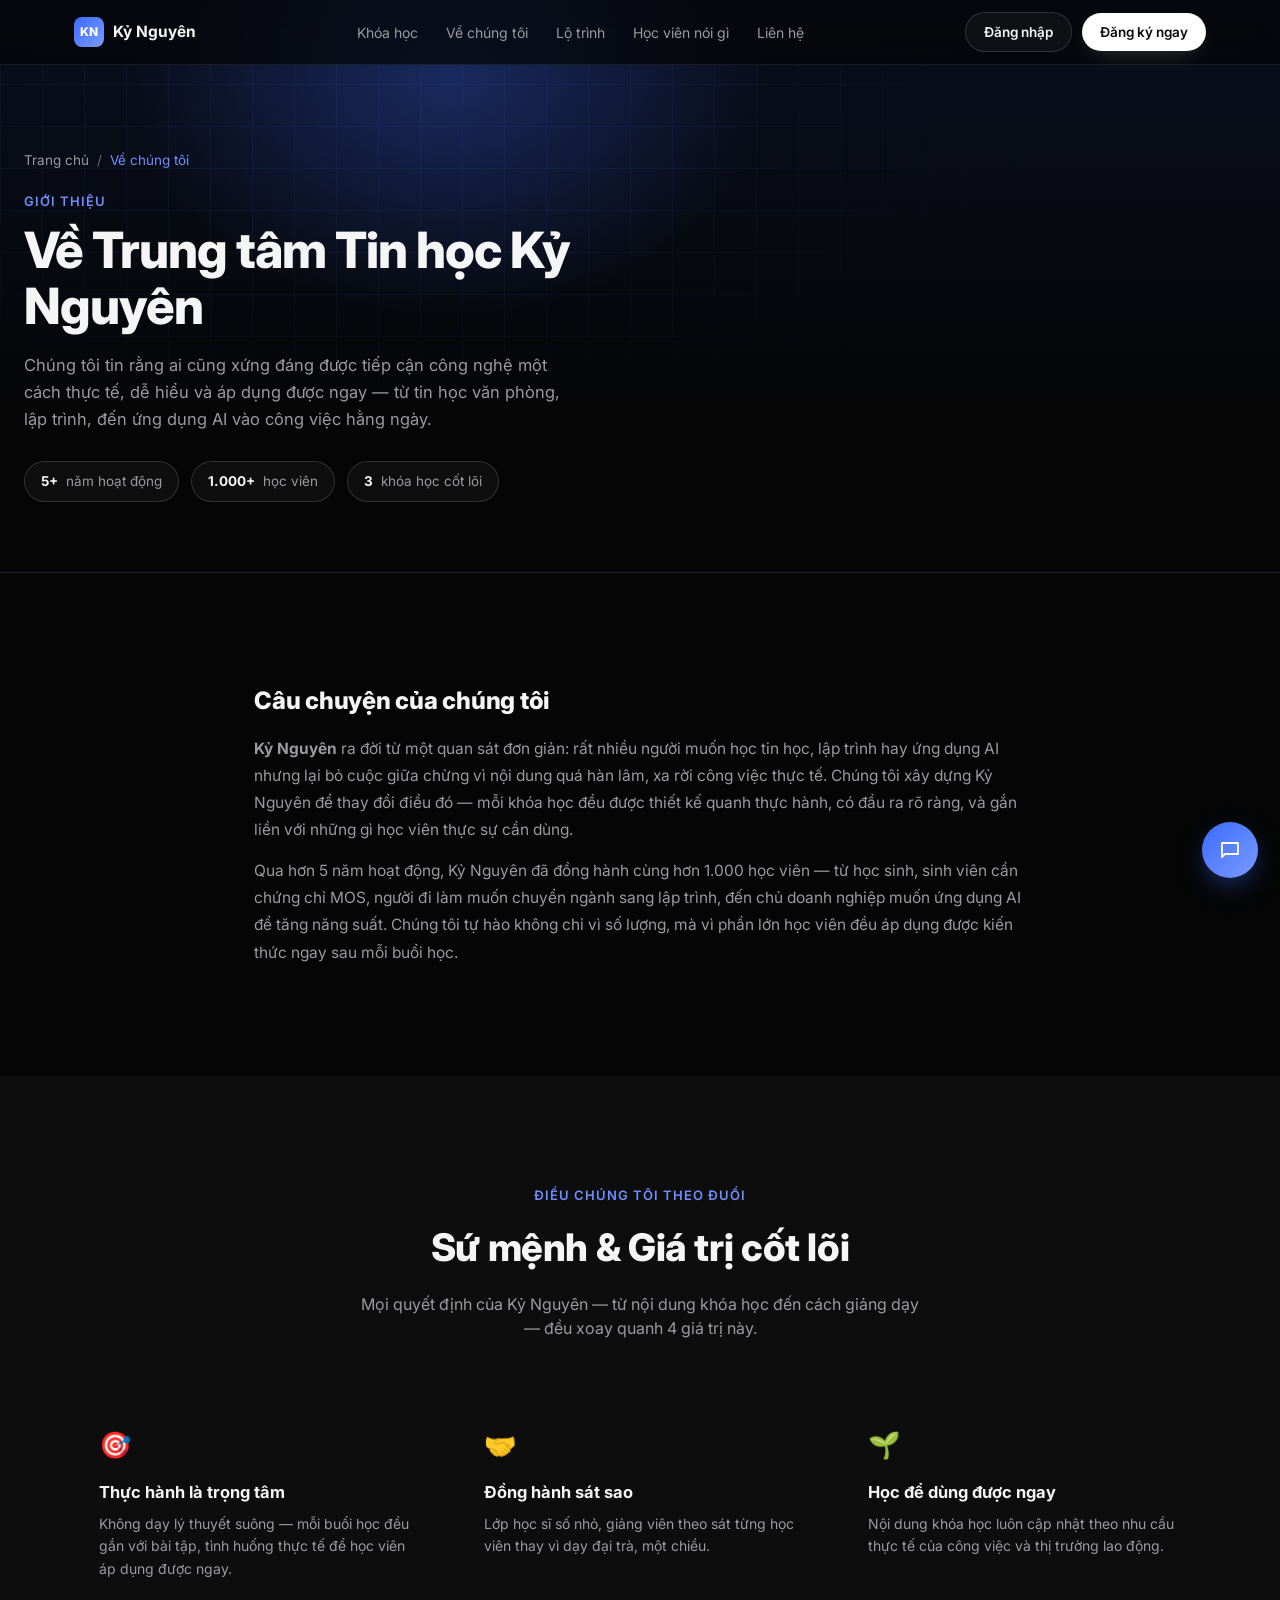
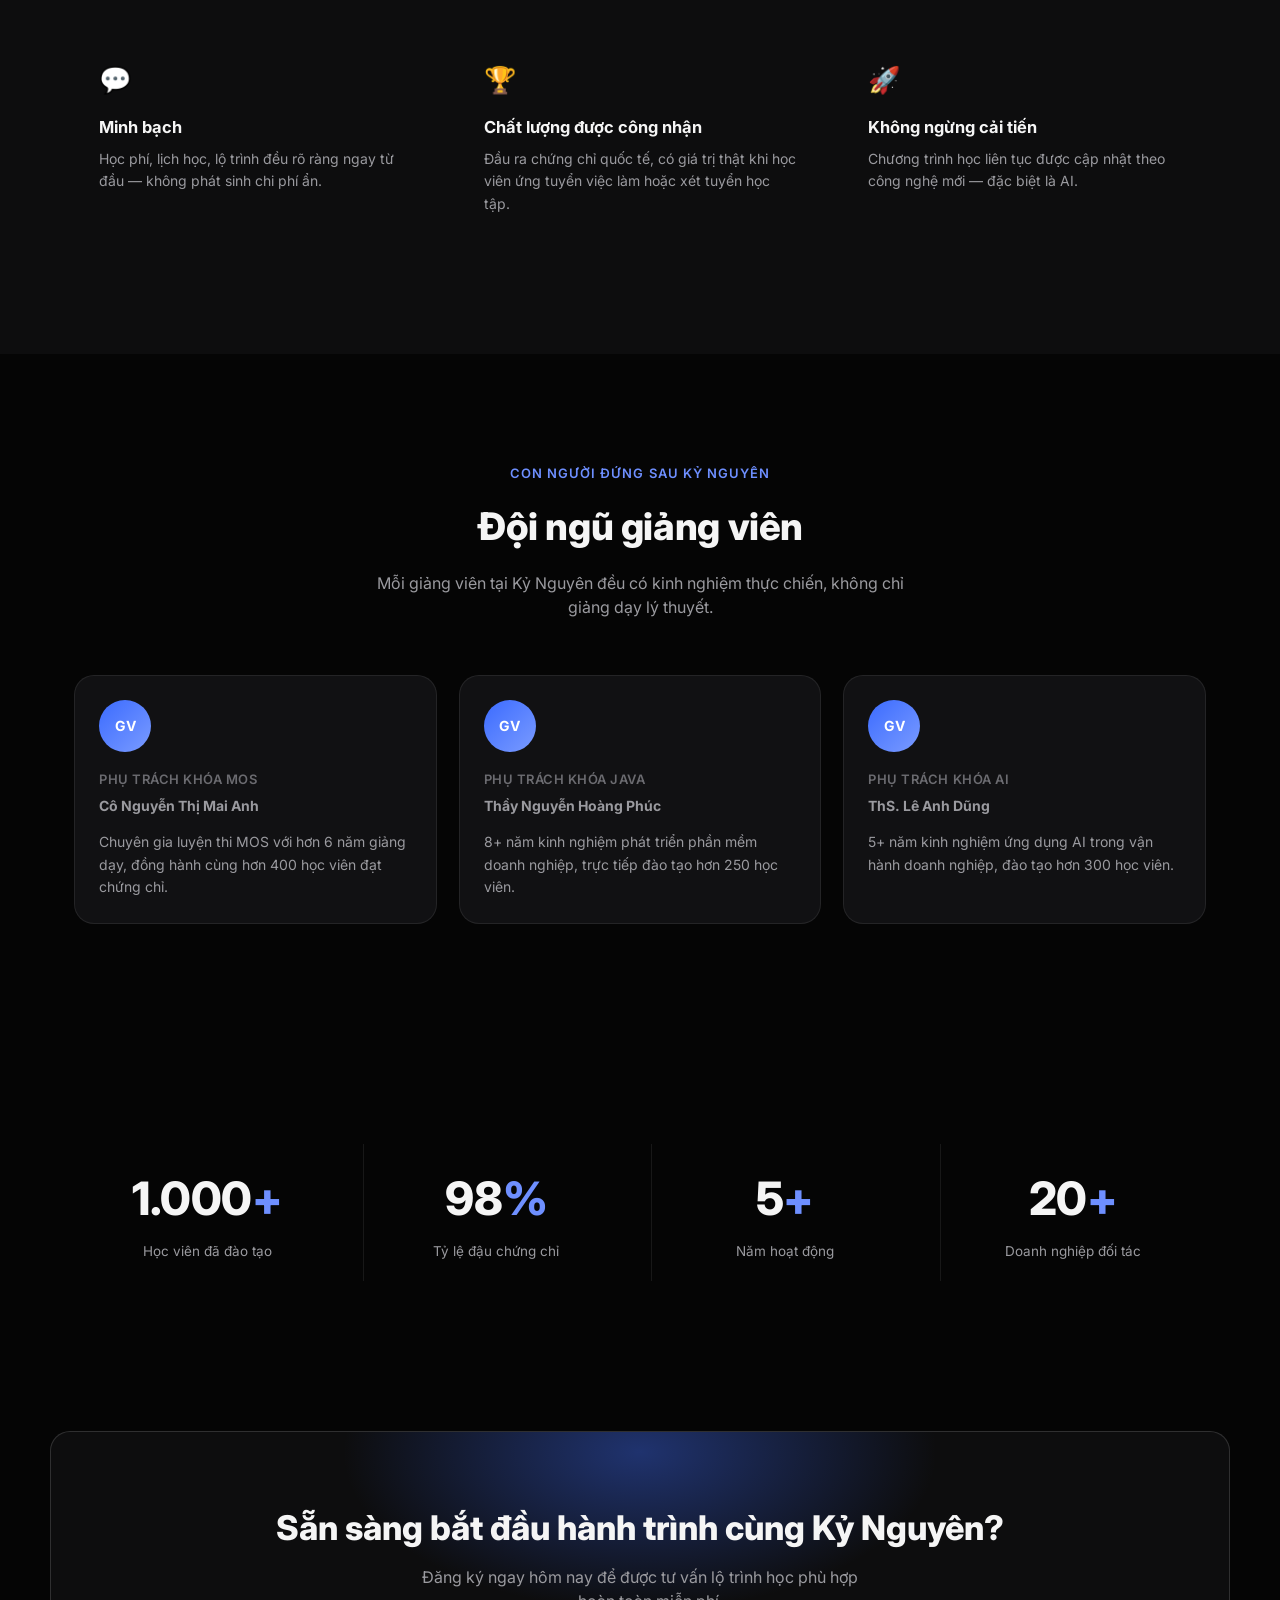
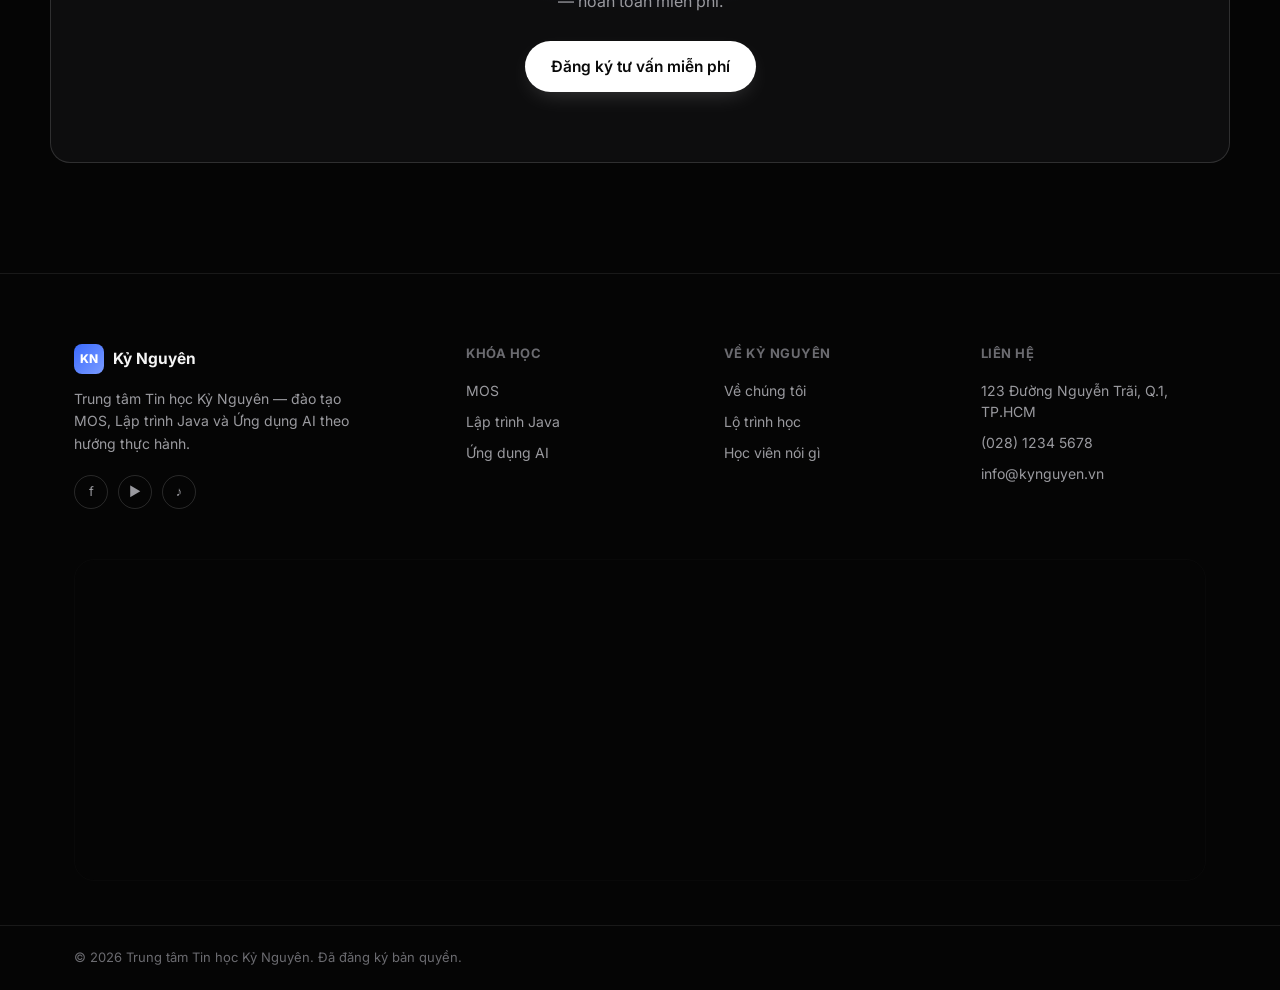
==== about.html @ 388b1a9a "Them trang Ve Chung Toi + tach CLAUDE.md thanh PRD.md/DESIGN.md Doi chieu tieu chi cham diem bai thi" ====
<!DOCTYPE html>
<html lang="vi">
<head>
<meta charset="UTF-8">
<meta name="viewport" content="width=device-width, initial-scale=1.0">
<title>Về Chúng Tôi — Kỷ Nguyên</title>
<meta name="description" content="Tìm hiểu về Trung tâm Tin học Kỷ Nguyên — sứ mệnh, giá trị cốt lõi và đội ngũ giảng viên đứng sau các khóa học MOS, Lập trình Java và Ứng dụng AI.">
<link rel="icon" type="image/svg+xml" href="assets/images/favicon.svg">

<meta property="og:type" content="website">
<meta property="og:title" content="Về Chúng Tôi — Kỷ Nguyên">
<meta property="og:description" content="Sứ mệnh, giá trị cốt lõi và đội ngũ giảng viên của Trung tâm Tin học Kỷ Nguyên.">
<meta property="og:image" content="assets/images/course-ai-banner.jpg">
<meta name="twitter:card" content="summary_large_image">

<link rel="preconnect" href="https://fonts.googleapis.com">
<link rel="preconnect" href="https://fonts.gstatic.com" crossorigin>
<link href="https://fonts.googleapis.com/css2?family=Inter:wght@400;500;600;700;800&display=swap" rel="stylesheet">
<link rel="stylesheet" href="css/style.css">
</head>
<body>

<header class="nav" id="nav">
  <div class="container nav__inner">
    <a href="index.html" class="nav__logo">
      <span class="nav__logo-mark">KN</span>
      <span class="nav__logo-text">Kỷ Nguyên</span>
    </a>

    <nav class="nav__links" id="navLinks">
      <a href="index.html#courses">Khóa học</a>
      <a href="about.html">Về chúng tôi</a>
      <a href="index.html#roadmap">Lộ trình</a>
      <a href="index.html#testimonials">Học viên nói gì</a>
      <a href="index.html#contact">Liên hệ</a>
    </nav>

    <div class="nav__actions">
      <a href="index.html#contact" class="btn btn--ghost btn--sm">Đăng nhập</a>
      <a href="index.html#contact" class="btn btn--primary btn--sm js-open-register">Đăng ký ngay</a>
    </div>

    <button class="nav__burger" id="navBurger" aria-label="Mở menu">
      <span></span><span></span><span></span>
    </button>
  </div>
</header>

<main>

  <!-- BANNER -->
  <section class="course-banner">
    <div class="course-banner__grid" aria-hidden="true"></div>
    <div class="course-banner__glow" aria-hidden="true"></div>

    <div class="container course-banner__inner">
      <nav class="breadcrumb" aria-label="Breadcrumb">
        <a href="index.html">Trang chủ</a>
        <span>/</span>
        <span class="breadcrumb__current">Về chúng tôi</span>
      </nav>

      <p class="eyebrow eyebrow--left">Giới thiệu</p>
      <h1 class="course-banner__title">Về Trung tâm Tin học Kỷ Nguyên</h1>
      <p class="course-banner__subtitle">
        Chúng tôi tin rằng ai cũng xứng đáng được tiếp cận công nghệ một cách thực tế, dễ hiểu
        và áp dụng được ngay — từ tin học văn phòng, lập trình, đến ứng dụng AI vào công việc hằng ngày.
      </p>

      <div class="course-banner__meta">
        <span class="meta-pill"><strong>5+</strong> năm hoạt động</span>
        <span class="meta-pill"><strong>1.000+</strong> học viên</span>
        <span class="meta-pill"><strong>3</strong> khóa học cốt lõi</span>
      </div>
    </div>
  </section>

  <!-- CÂU CHUYỆN -->
  <section class="section">
    <div class="container course-layout" style="grid-template-columns:1fr; max-width:820px;">
      <article class="course-block">
        <h2>Câu chuyện của chúng tôi</h2>
        <p>
          <strong>Kỷ Nguyên</strong> ra đời từ một quan sát đơn giản: rất nhiều người muốn học tin học,
          lập trình hay ứng dụng AI nhưng lại bỏ cuộc giữa chừng vì nội dung quá hàn lâm, xa rời công
          việc thực tế. Chúng tôi xây dựng Kỷ Nguyên để thay đổi điều đó — mỗi khóa học đều được thiết
          kế quanh thực hành, có đầu ra rõ ràng, và gắn liền với những gì học viên thực sự cần dùng.
        </p>
        <p>
          Qua hơn 5 năm hoạt động, Kỷ Nguyên đã đồng hành cùng hơn 1.000 học viên — từ học sinh, sinh
          viên cần chứng chỉ MOS, người đi làm muốn chuyển ngành sang lập trình, đến chủ doanh nghiệp
          muốn ứng dụng AI để tăng năng suất. Chúng tôi tự hào không chỉ vì số lượng, mà vì phần lớn
          học viên đều áp dụng được kiến thức ngay sau mỗi buổi học.
        </p>
      </article>
    </div>
  </section>

  <!-- SỨ MỆNH & GIÁ TRỊ -->
  <section class="section section--alt">
    <div class="container">
      <p class="eyebrow">Điều chúng tôi theo đuổi</p>
      <h2 class="section__title">Sứ mệnh &amp; Giá trị cốt lõi</h2>
      <p class="section__desc">Mọi quyết định của Kỷ Nguyên — từ nội dung khóa học đến cách giảng dạy — đều xoay quanh 4 giá trị này.</p>

      <div class="grid grid--3 feature-grid">
        <div class="feature">
          <div class="feature__icon">🎯</div>
          <h3>Thực hành là trọng tâm</h3>
          <p>Không dạy lý thuyết suông — mỗi buổi học đều gắn với bài tập, tình huống thực tế để học viên áp dụng được ngay.</p>
        </div>
        <div class="feature">
          <div class="feature__icon">🤝</div>
          <h3>Đồng hành sát sao</h3>
          <p>Lớp học sĩ số nhỏ, giảng viên theo sát từng học viên thay vì dạy đại trà, một chiều.</p>
        </div>
        <div class="feature">
          <div class="feature__icon">🌱</div>
          <h3>Học để dùng được ngay</h3>
          <p>Nội dung khóa học luôn cập nhật theo nhu cầu thực tế của công việc và thị trường lao động.</p>
        </div>
        <div class="feature">
          <div class="feature__icon">💬</div>
          <h3>Minh bạch</h3>
          <p>Học phí, lịch học, lộ trình đều rõ ràng ngay từ đầu — không phát sinh chi phí ẩn.</p>
        </div>
        <div class="feature">
          <div class="feature__icon">🏆</div>
          <h3>Chất lượng được công nhận</h3>
          <p>Đầu ra chứng chỉ quốc tế, có giá trị thật khi học viên ứng tuyển việc làm hoặc xét tuyển học tập.</p>
        </div>
        <div class="feature">
          <div class="feature__icon">🚀</div>
          <h3>Không ngừng cải tiến</h3>
          <p>Chương trình học liên tục được cập nhật theo công nghệ mới — đặc biệt là AI.</p>
        </div>
      </div>
    </div>
  </section>

  <!-- ĐỘI NGŨ GIẢNG VIÊN -->
  <section class="section">
    <div class="container">
      <p class="eyebrow">Con người đứng sau Kỷ Nguyên</p>
      <h2 class="section__title">Đội ngũ giảng viên</h2>
      <p class="section__desc">Mỗi giảng viên tại Kỷ Nguyên đều có kinh nghiệm thực chiến, không chỉ giảng dạy lý thuyết.</p>

      <div class="grid grid--3" style="margin-top:56px; gap:22px;">
        <article class="course-block instructor-card" style="flex-direction:column; align-items:flex-start; text-align:left;">
          <div class="instructor-card__avatar">GV</div>
          <div>
            <h3>Phụ trách khóa MOS</h3>
            <p class="instructor-card__name">Cô Nguyễn Thị Mai Anh</p>
            <p>Chuyên gia luyện thi MOS với hơn 6 năm giảng dạy, đồng hành cùng hơn 400 học viên đạt chứng chỉ.</p>
          </div>
        </article>
        <article class="course-block instructor-card" style="flex-direction:column; align-items:flex-start; text-align:left;">
          <div class="instructor-card__avatar">GV</div>
          <div>
            <h3>Phụ trách khóa Java</h3>
            <p class="instructor-card__name">Thầy Nguyễn Hoàng Phúc</p>
            <p>8+ năm kinh nghiệm phát triển phần mềm doanh nghiệp, trực tiếp đào tạo hơn 250 học viên.</p>
          </div>
        </article>
        <article class="course-block instructor-card" style="flex-direction:column; align-items:flex-start; text-align:left;">
          <div class="instructor-card__avatar">GV</div>
          <div>
            <h3>Phụ trách khóa AI</h3>
            <p class="instructor-card__name">ThS. Lê Anh Dũng</p>
            <p>5+ năm kinh nghiệm ứng dụng AI trong vận hành doanh nghiệp, đào tạo hơn 300 học viên.</p>
          </div>
        </article>
      </div>
    </div>
  </section>

  <!-- THÀNH TỰU -->
  <section class="section stats">
    <div class="container">
      <div class="grid grid--4 stats-grid">
        <div class="stat">
          <span class="stat__num">1.000<span class="text-accent">+</span></span>
          <span class="stat__label">Học viên đã đào tạo</span>
        </div>
        <div class="stat">
          <span class="stat__num">98<span class="text-accent">%</span></span>
          <span class="stat__label">Tỷ lệ đậu chứng chỉ</span>
        </div>
        <div class="stat">
          <span class="stat__num">5<span class="text-accent">+</span></span>
          <span class="stat__label">Năm hoạt động</span>
        </div>
        <div class="stat">
          <span class="stat__num">20<span class="text-accent">+</span></span>
          <span class="stat__label">Doanh nghiệp đối tác</span>
        </div>
      </div>
    </div>
  </section>

  <!-- CTA -->
  <section class="section cta">
    <div class="container cta__inner">
      <div class="cta__glow" aria-hidden="true"></div>
      <h2>Sẵn sàng bắt đầu hành trình cùng Kỷ Nguyên?</h2>
      <p>Đăng ký ngay hôm nay để được tư vấn lộ trình học phù hợp — hoàn toàn miễn phí.</p>
      <a href="index.html#contact" class="btn btn--primary btn--lg js-open-register">Đăng ký tư vấn miễn phí</a>
    </div>
  </section>

</main>

<!-- FOOTER -->
<footer class="footer">
  <div class="container footer__inner">
    <div class="footer__brand">
      <a href="index.html" class="nav__logo">
        <span class="nav__logo-mark">KN</span>
        <span class="nav__logo-text">Kỷ Nguyên</span>
      </a>
      <p>Trung tâm Tin học Kỷ Nguyên — đào tạo MOS, Lập trình Java và Ứng dụng AI theo hướng thực hành.</p>
      <div class="footer__social">
        <a href="#" aria-label="Facebook">f</a>
        <a href="#" aria-label="YouTube">▶</a>
        <a href="#" aria-label="TikTok">♪</a>
      </div>
    </div>

    <div class="footer__col">
      <h4>Khóa học</h4>
      <a href="mos-ai.html">MOS</a>
      <a href="java.html">Lập trình Java</a>
      <a href="course-ai.html">Ứng dụng AI</a>
    </div>

    <div class="footer__col">
      <h4>Về Kỷ Nguyên</h4>
      <a href="about.html">Về chúng tôi</a>
      <a href="index.html#roadmap">Lộ trình học</a>
      <a href="index.html#testimonials">Học viên nói gì</a>
    </div>

    <div class="footer__col">
      <h4>Liên hệ</h4>
      <p>123 Đường Nguyễn Trãi, Q.1, TP.HCM</p>
      <p>(028) 1234 5678</p>
      <p>info@kynguyen.vn</p>
    </div>
  </div>

  <div class="container">
    <div class="footer__map">
      <iframe src="https://www.google.com/maps/embed?pb=!1m16!1m12!1m3!1d62709.926862360386!2d106.58858170107588!3d10.782914794125968!2m3!1f0!2f0!3f0!3m2!1i1024!2i768!4f13.1!2m1!1zMTIzIMSQxrDhu51uZyBOZ3V54buFbiBUcsOjaSwgUS4xLCBUUC5IQ00!5e0!3m2!1svi!2s!4v1792310811880!5m2!1svi!2s" width="100%" height="320" style="border:0;" allowfullscreen="" loading="lazy" referrerpolicy="strict-origin-when-cross-origin" title="Bản đồ vị trí Trung tâm Tin học Kỷ Nguyên"></iframe>
    </div>
  </div>

  <div class="footer__bottom">
    <div class="container footer__bottom-inner">
      <span>© 2026 Trung tâm Tin học Kỷ Nguyên. Đã đăng ký bản quyền.</span>
    </div>
  </div>
</footer>

<!-- REGISTER / CONSULTATION MODAL -->
<div class="modal-overlay" id="registerModal" aria-hidden="true">
  <div class="modal" role="dialog" aria-modal="true" aria-labelledby="registerModalTitle">
    <button type="button" class="modal__close" id="modalClose" aria-label="Đóng">&times;</button>

    <div class="modal__body" id="modalFormView">
      <h3 id="registerModalTitle">Đăng ký tư vấn miễn phí</h3>
      <p class="modal__sub">Để lại thông tin, Kỷ Nguyên sẽ liên hệ tư vấn lộ trình học phù hợp cho bạn.</p>
      <p class="modal__general-error" id="modalGeneralError" hidden></p>

      <form id="registerForm" novalidate>
        <div class="field">
          <label for="regName">Họ và tên</label>
          <input type="text" id="regName" name="name" placeholder="Nguyễn Văn A" autocomplete="name">
          <span class="field__error" id="errName"></span>
        </div>
        <div class="field">
          <label for="regPhone">Số điện thoại</label>
          <input type="tel" id="regPhone" name="phone" placeholder="09xxxxxxxx" autocomplete="tel">
          <span class="field__error" id="errPhone"></span>
        </div>
        <div class="field">
          <label for="regEmail">Email</label>
          <input type="email" id="regEmail" name="email" placeholder="ban@email.com" autocomplete="email">
          <span class="field__error" id="errEmail"></span>
        </div>
        <div class="field">
          <label for="regMessage">Nội dung cần tư vấn</label>
          <textarea id="regMessage" name="message" rows="3" placeholder="Bạn muốn tư vấn về khóa học nào? (không bắt buộc)"></textarea>
        </div>
        <button type="submit" class="btn btn--primary btn--lg modal__submit" id="modalSubmitBtn">Gửi yêu cầu</button>
      </form>
    </div>

    <div class="modal__success" id="modalSuccessView" hidden>
      <div class="modal__success-icon">✓</div>
      <h3>Cảm ơn bạn!</h3>
      <p>Thông tin của bạn đã được ghi nhận.</p>
      <button type="button" class="btn btn--ghost btn--lg" id="modalSuccessClose">Đóng</button>
    </div>
  </div>
</div>

<!-- CHATBOT WIDGET -->
<div class="chatbot" id="chatbot">
  <button type="button" class="chatbot__toggle" id="chatbotToggle" aria-label="Mở trợ lý">
    <svg class="icon-chat" viewBox="0 0 24 24" fill="none"><path d="M4 5h16v11H7l-3 3V5Z" stroke="currentColor" stroke-width="1.8" stroke-linejoin="round"/></svg>
    <svg class="icon-close" viewBox="0 0 24 24" fill="none"><path d="M6 6l12 12M18 6 6 18" stroke="currentColor" stroke-width="1.8" stroke-linecap="round"/></svg>
  </button>

  <div class="chatbot__panel" role="dialog" aria-label="Trợ lý Kỷ Nguyên">
    <div class="chatbot__header">
      <span>Trợ lý Kỷ Nguyên</span>
      <button type="button" class="chatbot__icon-btn" id="chatbotCloseBtn" aria-label="Đóng">✕</button>
    </div>

    <div class="chatbot__chat" id="chatbotChatView">
      <div class="chatbot__messages" id="chatbotMessages"></div>
      <div class="chatbot__composer">
        <textarea id="chatbotInput" rows="1" placeholder="Nhập câu hỏi của bạn..."></textarea>
        <button type="button" class="chatbot__send" id="chatbotSend" aria-label="Gửi">
          <svg viewBox="0 0 24 24" fill="none" width="16" height="16"><path d="M4 12 20 4l-7 16-2.5-7L4 12Z" stroke="currentColor" stroke-width="1.6" stroke-linejoin="round"/></svg>
        </button>
      </div>
    </div>
  </div>
</div>

<script src="js/supabase-config.js"></script>
<script src="js/main.js"></script>
<script src="js/dynamic-content.js"></script>
<script src="js/chatbot.js"></script>
</body>
</html>
---- css/style.css ----
/* ===== Reset & base ===== */
*, *::before, *::after { box-sizing: border-box; margin: 0; padding: 0; }

:root {
  --bg: #050505;
  --bg-elevated: #0d0d0e;
  --bg-card: #111113;
  --border: rgba(255,255,255,0.08);
  --border-strong: rgba(255,255,255,0.14);
  --text: #f5f5f5;
  --text-muted: #9a9a9f;
  --text-faint: #6b6b70;
  --accent: #3b6bff;
  --accent-light: #6e8fff;
  --accent-dim: rgba(59,107,255,0.14);
  --radius-lg: 20px;
  --radius-md: 14px;
  --radius-sm: 10px;
  --container: 1180px;
  --ease: cubic-bezier(.16,1,.3,1);
}

html { scroll-behavior: smooth; }

html, body { overflow-x: hidden; }

body {
  background: var(--bg);
  color: var(--text);
  font-family: 'Inter', -apple-system, BlinkMacSystemFont, 'Segoe UI', sans-serif;
  font-size: 16px;
  line-height: 1.5;
  -webkit-font-smoothing: antialiased;
}

img { max-width: 100%; display: block; }
ul, ol { list-style: none; }
a { color: inherit; text-decoration: none; }
button { font: inherit; cursor: pointer; background: none; border: none; color: inherit; }
svg { width: 22px; height: 22px; }

.container {
  max-width: var(--container);
  margin: 0 auto;
  padding: 0 24px;
}

.text-accent { color: var(--accent-light); }

/* ===== Buttons ===== */
.btn {
  display: inline-flex;
  align-items: center;
  justify-content: center;
  gap: 8px;
  border-radius: 999px;
  font-weight: 600;
  white-space: nowrap;
  transition: transform .2s var(--ease), background .2s var(--ease), border-color .2s var(--ease), box-shadow .2s var(--ease);
}
.btn--sm { padding: 9px 18px; font-size: 13.5px; }
.btn--lg { padding: 14px 26px; font-size: 15.5px; }

.btn--primary {
  background: #fff;
  color: #0a0a0a;
  box-shadow: 0 8px 24px -10px rgba(255,255,255,.25);
}
.btn--primary:hover { background: #e6e6e6; transform: translateY(-1px); }

.btn--ghost {
  background: rgba(255,255,255,0.04);
  color: var(--text);
  border: 1px solid var(--border-strong);
}
.btn--ghost:hover { background: rgba(255,255,255,0.08); border-color: rgba(255,255,255,.24); }

/* ===== Nav ===== */
.nav {
  position: fixed;
  top: 0; left: 0; right: 0;
  z-index: 100;
  background: rgba(5,5,5,0.7);
  backdrop-filter: blur(14px);
  -webkit-backdrop-filter: blur(14px);
  border-bottom: 1px solid var(--border);
}
.nav__inner {
  display: flex;
  align-items: center;
  justify-content: space-between;
  height: 64px;
}
.nav__logo { display: flex; align-items: center; gap: 9px; font-weight: 700; font-size: 15.5px; }
.nav__logo-mark {
  display: grid; place-items: center;
  width: 30px; height: 30px;
  border-radius: 8px;
  background: linear-gradient(135deg, var(--accent), #7a9bff);
  color: #fff;
  font-size: 12px; font-weight: 800;
  letter-spacing: .02em;
}
.nav__links { display: flex; align-items: center; gap: 28px; }
.nav__links a { font-size: 14px; color: var(--text-muted); transition: color .2s var(--ease); }
.nav__links a:hover { color: var(--text); }
.nav__actions { display: flex; align-items: center; gap: 10px; }

.nav__burger {
  display: none;
  flex-direction: column;
  gap: 5px;
  width: 22px;
}
.nav__burger span { height: 2px; background: var(--text); border-radius: 2px; transition: transform .2s var(--ease), opacity .2s var(--ease); }
.nav--scrolled { background: rgba(5,5,5,0.92); }

.nav__burger--open span:nth-child(1) { transform: translateY(7px) rotate(45deg); }
.nav__burger--open span:nth-child(2) { opacity: 0; }
.nav__burger--open span:nth-child(3) { transform: translateY(-7px) rotate(-45deg); }

/* ===== Scroll reveal ===== */
.reveal { opacity: 0; transform: translateY(16px); transition: opacity .6s var(--ease), transform .6s var(--ease); }
.reveal.is-visible { opacity: 1; transform: translateY(0); }

/* ===== Hero ===== */
.hero {
  position: relative;
  padding: 150px 0 90px;
  overflow: hidden;
  text-align: center;
}
.hero__glow {
  position: absolute;
  top: -220px; left: 50%;
  transform: translateX(-50%);
  width: 900px; height: 600px;
  background: radial-gradient(ellipse at center, rgba(59,107,255,0.35), rgba(59,107,255,0) 70%);
  filter: blur(10px);
  pointer-events: none;
}
.hero__inner { position: relative; display: flex; flex-direction: column; align-items: center; }

.hero__badge {
  display: inline-flex;
  align-items: center;
  gap: 8px;
  padding: 6px 14px;
  border-radius: 999px;
  background: rgba(255,255,255,0.04);
  border: 1px solid var(--border-strong);
  font-size: 13px;
  color: var(--text-muted);
  margin-bottom: 26px;
}
.hero__badge .dot {
  width: 7px; height: 7px; border-radius: 50%;
  background: var(--accent-light);
  box-shadow: 0 0 10px 2px rgba(110,143,255,.7);
}

.hero__title {
  width: 100%;
  font-size: clamp(34px, 5.4vw, 58px);
  font-weight: 800;
  line-height: 1.12;
  letter-spacing: -0.02em;
  max-width: 920px;
}

.hero__subtitle {
  width: 100%;
  margin-top: 22px;
  max-width: 600px;
  color: var(--text-muted);
  font-size: 17px;
  line-height: 1.6;
}

.hero__cta {
  width: 100%;
  display: flex;
  gap: 14px;
  margin-top: 34px;
  flex-wrap: wrap;
  justify-content: center;
}

.hero__mock { margin-top: 64px; width: 100%; }

.mock {
  max-width: 980px;
  margin: 0 auto;
  border-radius: var(--radius-lg);
  background: var(--bg-elevated);
  border: 1px solid var(--border-strong);
  box-shadow: 0 30px 80px -30px rgba(0,0,0,.8), 0 0 0 1px rgba(255,255,255,.02);
  overflow: hidden;
  text-align: left;
}
.mock__topbar {
  display: flex; align-items: center; gap: 7px;
  padding: 13px 18px;
  border-bottom: 1px solid var(--border);
  background: rgba(255,255,255,0.015);
}
.mock__dot { width: 9px; height: 9px; border-radius: 50%; background: rgba(255,255,255,.14); }
.mock__title { margin-left: 10px; font-size: 12.5px; color: var(--text-faint); }

.mock__body { display: grid; grid-template-columns: 170px 1fr; min-height: 340px; }
.mock__side {
  border-right: 1px solid var(--border);
  padding: 18px 12px;
  display: flex; flex-direction: column; gap: 4px;
}
.mock__side-item {
  padding: 9px 12px;
  border-radius: 8px;
  font-size: 13px;
  color: var(--text-faint);
}
.mock__side-item--active { background: var(--accent-dim); color: var(--accent-light); }

.mock__main { padding: 22px; display: flex; flex-direction: column; gap: 18px; }
.mock__row { display: grid; grid-template-columns: repeat(3, 1fr); gap: 14px; }
.mock__card {
  background: var(--bg-card);
  border: 1px solid var(--border);
  border-radius: var(--radius-sm);
  padding: 14px;
  display: flex; flex-direction: column; gap: 8px;
}
.mock__label { font-size: 12px; color: var(--text-faint); }
.mock__big { font-size: 22px; font-weight: 700; }
.mock__bar { height: 5px; border-radius: 4px; background: rgba(255,255,255,.07); overflow: hidden; }
.mock__bar span { display: block; height: 100%; background: linear-gradient(90deg, var(--accent), var(--accent-light)); }

.mock__panel {
  background: var(--bg-card);
  border: 1px solid var(--border);
  border-radius: var(--radius-sm);
  padding: 16px;
  flex: 1;
}
.mock__panel-head { font-size: 12.5px; color: var(--text-faint); margin-bottom: 12px; }
.mock__chat { display: flex; flex-direction: column; gap: 8px; }
.mock__bubble { max-width: 80%; padding: 9px 13px; border-radius: 12px; font-size: 13px; line-height: 1.45; }
.mock__bubble--ai { background: rgba(255,255,255,.05); align-self: flex-start; border-bottom-left-radius: 4px; }
.mock__bubble--user { background: var(--accent-dim); color: var(--accent-light); align-self: flex-end; border-bottom-right-radius: 4px; }

/* ===== Logo cloud ===== */
.logos { padding: 50px 0; border-top: 1px solid var(--border); border-bottom: 1px solid var(--border); }
.logos__label { text-align: center; font-size: 13px; color: var(--text-faint); margin-bottom: 26px; letter-spacing: .02em; }
.logos__row {
  display: flex;
  flex-wrap: wrap;
  justify-content: center;
  align-items: center;
  gap: 42px;
  color: var(--text-faint);
  font-weight: 600;
  font-size: 15px;
  filter: grayscale(1);
  opacity: .7;
}

/* ===== Sections ===== */
.section { padding: 110px 0; }
.section--alt { background: var(--bg-elevated); }

.eyebrow {
  text-align: center;
  font-size: 13px;
  font-weight: 600;
  color: var(--accent-light);
  text-transform: uppercase;
  letter-spacing: .08em;
  margin-bottom: 14px;
}
.section__title {
  text-align: center;
  font-size: clamp(26px, 3.4vw, 38px);
  font-weight: 800;
  letter-spacing: -0.01em;
  max-width: 760px;
  margin: 0 auto;
}
.section__desc {
  text-align: center;
  color: var(--text-muted);
  max-width: 560px;
  margin: 16px auto 0;
  font-size: 16px;
}

.grid { display: grid; gap: 22px; }
.grid--3 { grid-template-columns: repeat(3, 1fr); }
.grid--4 { grid-template-columns: repeat(4, 1fr); }

/* ===== Cards (courses) ===== */
.course-grid { margin-top: 56px; }
.card {
  background: var(--bg-card);
  border: 1px solid var(--border);
  border-radius: var(--radius-lg);
  padding: 30px 26px;
  transition: border-color .2s var(--ease), transform .2s var(--ease), background .2s var(--ease);
}
.card:hover { border-color: var(--border-strong); transform: translateY(-3px); background: #131315; }

.card__icon {
  width: 46px; height: 46px;
  display: grid; place-items: center;
  border-radius: 12px;
  margin-bottom: 20px;
}
.icon--blue { background: var(--accent-dim); color: var(--accent-light); }

.card__title { font-size: 19px; font-weight: 700; margin-bottom: 10px; }
.card__desc { color: var(--text-muted); font-size: 14.5px; line-height: 1.6; margin-bottom: 18px; }
.card__meta { display: flex; flex-direction: column; gap: 7px; margin-bottom: 20px; }
.card__meta li { font-size: 13px; color: var(--text-faint); padding-left: 16px; position: relative; }
.card__meta li::before { content: "—"; position: absolute; left: 0; color: var(--accent-light); }
.card__link { font-size: 14px; font-weight: 600; color: var(--accent-light); }

/* ===== Features (why) ===== */
.feature-grid { margin-top: 56px; }
.feature {
  padding: 28px 24px;
  border-radius: var(--radius-md);
  border: 1px solid transparent;
  transition: background .2s var(--ease), border-color .2s var(--ease);
}
.feature:hover { background: rgba(255,255,255,0.03); border-color: var(--border); }
.feature__icon { font-size: 26px; margin-bottom: 16px; }
.feature h3 { font-size: 16.5px; font-weight: 700; margin-bottom: 8px; }
.feature p { font-size: 14px; color: var(--text-muted); line-height: 1.6; }

/* ===== Stats ===== */
.stats-grid { text-align: center; }
.stat { display: flex; flex-direction: column; gap: 8px; padding: 20px; border-left: 1px solid var(--border); }
.stat:first-child { border-left: none; }
.stat__num { font-size: clamp(32px, 4vw, 46px); font-weight: 800; letter-spacing: -0.01em; }
.stat__label { font-size: 13.5px; color: var(--text-muted); }

/* ===== Roadmap ===== */
.roadmap { margin-top: 56px; display: flex; flex-direction: column; max-width: 760px; margin-left: auto; margin-right: auto; }
.roadmap__step {
  display: flex; gap: 22px;
  padding: 26px 0;
  border-top: 1px solid var(--border);
}
.roadmap__step:last-child { border-bottom: 1px solid var(--border); }
.roadmap__index { font-size: 14px; font-weight: 700; color: var(--accent-light); min-width: 34px; }
.roadmap__step h3 { font-size: 17px; font-weight: 700; margin-bottom: 6px; }
.roadmap__step p { font-size: 14.5px; color: var(--text-muted); line-height: 1.6; }

/* ===== Testimonials ===== */
.testimonial-grid { margin-top: 56px; }
.testimonial {
  background: var(--bg-card);
  border: 1px solid var(--border);
  border-radius: var(--radius-lg);
  padding: 28px 24px;
  display: flex; flex-direction: column; justify-content: space-between; gap: 22px;
}
.testimonial p { font-size: 15px; line-height: 1.65; color: var(--text); }
.testimonial footer { display: flex; align-items: center; gap: 12px; }
.testimonial__avatar {
  flex: none;
  width: 40px; height: 40px;
  border-radius: 50%;
  display: grid; place-items: center;
  background: linear-gradient(135deg, var(--accent), #7a9bff);
  color: #fff;
  font-size: 14px;
  font-weight: 700;
  overflow: hidden;
}
.testimonial__avatar img { width: 100%; height: 100%; object-fit: cover; display: block; }
.testimonial__meta { display: flex; flex-direction: column; gap: 2px; }
.testimonial__name { font-size: 14px; font-weight: 700; }
.testimonial__role { font-size: 12.5px; color: var(--text-faint); }

/* ===== CTA ===== */
.cta { padding-top: 40px; }
.cta__inner {
  position: relative;
  text-align: center;
  background: var(--bg-elevated);
  border: 1px solid var(--border-strong);
  border-radius: var(--radius-lg);
  padding: 70px 24px;
  overflow: hidden;
}
.cta__glow {
  position: absolute;
  top: -140px; left: 50%; transform: translateX(-50%);
  width: 600px; height: 320px;
  background: radial-gradient(ellipse at center, rgba(59,107,255,0.4), transparent 70%);
  pointer-events: none;
}
.cta h2 { position: relative; font-size: clamp(24px, 3vw, 34px); font-weight: 800; margin-bottom: 12px; }
.cta p { position: relative; color: var(--text-muted); max-width: 440px; margin: 0 auto 28px; }
.cta .btn { position: relative; }

/* ===== Footer ===== */
.footer { border-top: 1px solid var(--border); padding-top: 70px; background: var(--bg); }
.footer__inner {
  display: grid;
  grid-template-columns: 1.6fr repeat(3, 1fr);
  gap: 32px;
  padding-bottom: 50px;
}
.footer__brand p { margin-top: 14px; color: var(--text-muted); font-size: 14px; max-width: 280px; line-height: 1.6; }
.footer__social { display: flex; gap: 10px; margin-top: 20px; }
.footer__social a {
  width: 34px; height: 34px; border-radius: 50%;
  border: 1px solid var(--border-strong);
  display: grid; place-items: center;
  font-size: 13px; color: var(--text-muted);
  transition: border-color .2s var(--ease), color .2s var(--ease);
}
.footer__social a:hover { border-color: var(--accent-light); color: var(--accent-light); }

.footer__col h4 { font-size: 13px; text-transform: uppercase; letter-spacing: .04em; color: var(--text-faint); margin-bottom: 16px; }
.footer__col a, .footer__col p { display: block; font-size: 14px; color: var(--text-muted); margin-bottom: 10px; }
.footer__col a:hover { color: var(--text); }

.footer__map {
  border-radius: var(--radius-lg);
  overflow: hidden;
  border: 1px solid var(--border-strong);
  margin-bottom: 44px;
  filter: invert(90%) hue-rotate(180deg) brightness(.95) contrast(.9);
}
.footer__map iframe { display: block; width: 100%; }

.footer__bottom { border-top: 1px solid var(--border); padding: 22px 0; }
.footer__bottom-inner { display: flex; justify-content: space-between; flex-wrap: wrap; gap: 8px; font-size: 13px; color: var(--text-faint); }

/* ===== Breadcrumb ===== */
.breadcrumb { display: flex; align-items: center; gap: 8px; font-size: 13.5px; color: var(--text-faint); margin-bottom: 22px; }
.breadcrumb a { color: var(--text-muted); transition: color .2s var(--ease); }
.breadcrumb a:hover { color: var(--text); }
.breadcrumb__current { color: var(--accent-light); }

.eyebrow--left { text-align: left; margin-bottom: 10px; }

/* ===== Course banner ===== */
.course-banner {
  position: relative;
  padding: 150px 0 70px;
  overflow: hidden;
  background: linear-gradient(180deg, #0a0f1f 0%, var(--bg) 75%);
  border-bottom: 1px solid var(--border);
}
.course-banner__grid {
  position: absolute; inset: 0;
  background-image:
    linear-gradient(rgba(59,107,255,0.08) 1px, transparent 1px),
    linear-gradient(90deg, rgba(59,107,255,0.08) 1px, transparent 1px);
  background-size: 42px 42px;
  -webkit-mask-image: radial-gradient(ellipse 60% 70% at 30% 20%, #000 40%, transparent 85%);
          mask-image: radial-gradient(ellipse 60% 70% at 30% 20%, #000 40%, transparent 85%);
  pointer-events: none;
}
.course-banner__glow {
  position: absolute;
  top: -160px; left: 10%;
  width: 640px; height: 480px;
  background: radial-gradient(ellipse at center, rgba(59,107,255,0.3), transparent 70%);
  pointer-events: none;
}
.course-banner__device {
  /* Neo theo mép trên (không dùng top:50%) — vì chiều cao .course-banner
     thay đổi theo số dòng chữ bị xuống dòng (title/subtitle/meta-pills),
     canh giữa theo chiều dọc sẽ khiến ảnh trôi xuống đè vào chữ ở những
     màn hình chữ xuống dòng nhiều. Neo cố định theo top luôn ổn định. */
  position: absolute;
  right: 0; top: 150px;
  width: clamp(240px, 30vw, 520px);
  opacity: 1;
  filter: drop-shadow(0 30px 70px rgba(59,107,255,.35)) drop-shadow(0 20px 40px rgba(0,0,0,.6));
  pointer-events: none;
}
.course-banner__device svg { width: 100%; height: 100%; display: block; }
.course-banner__device img {
  width: 100%;
  height: auto;
  display: block;
  border-radius: var(--radius-lg);
  border: 1px solid var(--border-strong);
}
.course-banner__device--office { width: clamp(260px, 32vw, 560px); }

/* .course-banner__inner dùng chung thẻ với .container (có margin:0 auto
   để canh giữa khối max-width:1180px). Vì course-banner__inner tự giới
   hạn max-width:660px hẹp hơn, margin:auto kế thừa sẽ canh GIỮA cột chữ
   660px đó trong banner thay vì ghim sát lề trái — khiến cột chữ trôi
   dần sang phải theo viewport và có thể chạm ảnh minh họa bên phải.
   Ghim lại về lề trái (margin:0) để vị trí cột chữ luôn ổn định. */
.course-banner__inner { position: relative; max-width: 660px; margin: 0; }
.course-banner__title {
  font-size: clamp(32px, 4.6vw, 50px);
  font-weight: 800;
  line-height: 1.12;
  letter-spacing: -0.02em;
}
.course-banner__subtitle {
  margin-top: 18px;
  color: var(--text-muted);
  font-size: 16.5px;
  line-height: 1.65;
  max-width: 560px;
}
.course-banner__meta { display: flex; flex-wrap: wrap; gap: 12px; margin-top: 28px; }
.meta-pill {
  padding: 9px 16px;
  border-radius: 999px;
  background: rgba(255,255,255,0.04);
  border: 1px solid var(--border-strong);
  font-size: 13.5px;
  color: var(--text-muted);
}
.meta-pill strong { color: var(--text); font-weight: 700; margin-right: 4px; }

/* ===== Course detail layout ===== */
.course-detail { padding-top: 70px; }
.course-layout {
  display: grid;
  grid-template-columns: 1fr 340px;
  gap: 48px;
  align-items: start;
}

.course-main { display: flex; flex-direction: column; gap: 48px; min-width: 0; }
.course-block h2 { font-size: 24px; font-weight: 800; margin-bottom: 16px; letter-spacing: -0.01em; }
.course-block p { color: var(--text-muted); font-size: 15.5px; line-height: 1.75; }
.course-block p + p { margin-top: 14px; }
.course-block__sub { color: var(--text-faint); font-size: 14px; margin-bottom: 26px; }
.course-block__note { margin-top: 20px; font-size: 13.5px; color: var(--text-faint); }
.course-block__list { gap: 10px; }
.course-block__list li { font-size: 15px; color: var(--text-muted); }

.check-grid { display: grid; grid-template-columns: 1fr 1fr; gap: 14px 20px; }
.check-grid li { display: flex; gap: 10px; font-size: 14.5px; color: var(--text-muted); line-height: 1.55; }
.check-icon {
  flex: none;
  width: 20px; height: 20px;
  border-radius: 50%;
  background: var(--accent-dim);
  color: var(--accent-light);
  display: grid; place-items: center;
  font-size: 12px; font-weight: 700;
  margin-top: 1px;
}

.curriculum { display: flex; flex-direction: column; }
.curriculum__item {
  display: flex; gap: 20px;
  padding: 20px 0;
  border-top: 1px solid var(--border);
}
.curriculum__item:last-child { border-bottom: 1px solid var(--border); }
.curriculum__num {
  flex: none;
  font-size: 12.5px;
  font-weight: 700;
  color: var(--accent-light);
  background: var(--accent-dim);
  padding: 4px 10px;
  border-radius: 999px;
  height: fit-content;
}
.curriculum__item h3 { font-size: 16px; font-weight: 700; margin-bottom: 5px; }
.curriculum__item p { font-size: 14px; color: var(--text-muted); line-height: 1.6; }

.instructor-card {
  display: flex;
  gap: 18px;
  align-items: flex-start;
  background: var(--bg-card);
  border: 1px solid var(--border);
  border-radius: var(--radius-lg);
  padding: 24px;
}
.instructor-card__avatar {
  flex: none;
  width: 52px; height: 52px;
  border-radius: 50%;
  background: linear-gradient(135deg, var(--accent), #7a9bff);
  color: #fff;
  display: grid; place-items: center;
  font-weight: 700; font-size: 14px;
}
.instructor-card h3 { font-size: 13px; text-transform: uppercase; letter-spacing: .04em; color: var(--text-faint); margin-bottom: 6px; font-weight: 600; }
.instructor-card__name { font-size: 17px; font-weight: 700; color: var(--text); margin-bottom: 6px; }
.instructor-card p { font-size: 14px; color: var(--text-muted); line-height: 1.6; }

/* ===== Sidebar widgets ===== */
.course-sidebar { display: flex; flex-direction: column; gap: 20px; position: sticky; top: 88px; }

.price-card {
  background: var(--bg-card);
  border: 1px solid var(--border-strong);
  border-radius: var(--radius-lg);
  padding: 26px;
  display: flex;
  flex-direction: column;
}
.price-card__label { font-size: 13px; color: var(--text-faint); margin-bottom: 16px; }
.price-card__value { font-size: 34px; font-weight: 800; margin-top: 6px; letter-spacing: -0.01em; }
.price-card__facts { display: flex; flex-direction: column; gap: 11px; margin: 22px 0 24px; padding-top: 20px; border-top: 1px solid var(--border); }
.price-card__facts--compact { margin: 20px 0 0; }
.price-card__facts li { display: flex; justify-content: space-between; font-size: 13.5px; }
.price-card__facts li span { color: var(--text-faint); }
.price-card__facts li strong { color: var(--text); font-weight: 600; }
.price-card__cta { width: 100%; margin-top: 10px; }

/* ===== Plan options (multi-tier pricing) ===== */
.plan-option {
  position: relative;
  border: 1px solid var(--border);
  border-radius: var(--radius-md);
  padding: 18px;
  margin-bottom: 14px;
  display: flex;
  flex-direction: column;
}
.plan-option--featured { border-color: var(--accent); background: var(--accent-dim); }
.plan-option__badge {
  position: absolute; top: -11px; right: 16px;
  background: var(--accent);
  color: #fff;
  font-size: 11px; font-weight: 700;
  padding: 3px 11px;
  border-radius: 999px;
}
.plan-option__name { font-size: 13.5px; font-weight: 700; color: var(--text); }
.plan-option__price { font-size: 24px; font-weight: 800; margin-top: 8px; letter-spacing: -0.01em; }
.plan-option__desc { font-size: 12.5px; color: var(--text-faint); margin: 6px 0 14px; }
.plan-option__cta { width: 100%; }

.schedule-widget {
  background: var(--accent-dim);
  border: 1px solid rgba(59,107,255,0.3);
  border-radius: var(--radius-lg);
  padding: 14px 18px;
  display: flex;
  align-items: center;
  gap: 10px;
  font-size: 13px;
  line-height: 1.5;
  color: var(--text-muted);
}
.schedule-widget[hidden] { display: none; }
.schedule-widget__icon { flex: none; font-size: 17px; }
.schedule-widget strong { color: var(--accent-light); }

.social-widget {
  background: var(--bg-card);
  border: 1px solid var(--border);
  border-radius: var(--radius-lg);
  padding: 22px 26px;
}
.social-widget__label { display: block; font-size: 13px; color: var(--text-faint); margin-bottom: 16px; }
.social-widget__row { display: flex; flex-direction: column; gap: 8px; }
.social-btn {
  display: flex;
  align-items: center;
  gap: 12px;
  padding: 10px 12px;
  border-radius: var(--radius-sm);
  border: 1px solid var(--border);
  font-size: 14px;
  font-weight: 600;
  color: var(--text-muted);
  transition: border-color .2s var(--ease), color .2s var(--ease), background .2s var(--ease);
}
.social-btn svg { width: 18px; height: 18px; }
.social-btn:hover { border-color: var(--accent-light); color: var(--text); background: rgba(255,255,255,0.03); }

/* ===== Course trust strip (stats + testimonials + FAQ) ===== */
.trust-strip { background: var(--bg-elevated); border-top: 1px solid var(--border); border-bottom: 1px solid var(--border); }

.trust-stats {
  display: grid;
  grid-template-columns: repeat(3, 1fr);
  text-align: center;
  padding: 44px 0;
  border-bottom: 1px solid var(--border);
}
.trust-stats .stat { border-left: 1px solid var(--border); padding: 0 16px; }
.trust-stats .stat:first-child { border-left: none; }

.trust-testimonials { padding: 56px 0; border-bottom: 1px solid var(--border); }
.trust-testimonials .section__title { font-size: 24px; margin-bottom: 36px; }

.trust-faq { padding: 56px 0; }
.trust-faq .section__title { font-size: 24px; margin-bottom: 28px; }

.faq-list { max-width: 760px; margin: 0 auto; display: flex; flex-direction: column; gap: 12px; }
.faq-item {
  background: var(--bg-card);
  border: 1px solid var(--border);
  border-radius: var(--radius-md);
  padding: 4px 20px;
}
.faq-item summary {
  cursor: pointer;
  list-style: none;
  padding: 16px 0;
  font-weight: 600;
  font-size: 15px;
  display: flex;
  align-items: center;
  justify-content: space-between;
  gap: 16px;
}
.faq-item summary::-webkit-details-marker { display: none; }
.faq-item summary::after {
  content: "+";
  flex: none;
  font-size: 20px;
  font-weight: 400;
  color: var(--accent-light);
  transition: transform .2s var(--ease);
}
.faq-item[open] summary::after { transform: rotate(45deg); }
.faq-item p { padding: 0 0 18px; color: var(--text-muted); font-size: 14.5px; line-height: 1.65; }

/* ===== Register modal ===== */
.modal-overlay {
  position: fixed;
  inset: 0;
  z-index: 1000;
  display: flex;
  align-items: center;
  justify-content: center;
  padding: 24px;
  background: rgba(0,0,0,0.7);
  backdrop-filter: blur(6px);
  -webkit-backdrop-filter: blur(6px);
  opacity: 0;
  visibility: hidden;
  transition: opacity .2s var(--ease), visibility .2s var(--ease);
}
.modal-overlay.is-open { opacity: 1; visibility: visible; }

.modal {
  position: relative;
  width: 100%;
  max-width: 440px;
  max-height: 90vh;
  overflow-y: auto;
  background: var(--bg-elevated);
  border: 1px solid var(--border-strong);
  border-radius: var(--radius-lg);
  padding: 34px 30px 30px;
  box-shadow: 0 30px 80px -20px rgba(0,0,0,.8);
  transform: translateY(14px) scale(.98);
  transition: transform .25s var(--ease);
}
.modal-overlay.is-open .modal { transform: translateY(0) scale(1); }

.modal__close {
  position: absolute;
  top: 16px; right: 16px;
  width: 32px; height: 32px;
  display: grid; place-items: center;
  border-radius: 50%;
  color: var(--text-muted);
  font-size: 20px;
  line-height: 1;
  transition: background .2s var(--ease), color .2s var(--ease);
}
.modal__close:hover { background: rgba(255,255,255,0.06); color: var(--text); }

.modal__body h3 { font-size: 21px; font-weight: 800; margin-bottom: 8px; letter-spacing: -0.01em; }
.modal__sub { font-size: 14px; color: var(--text-muted); line-height: 1.55; margin-bottom: 24px; }

.field { margin-bottom: 16px; }
.field label { display: block; font-size: 13px; font-weight: 600; color: var(--text-muted); margin-bottom: 7px; }
.field input, .field textarea {
  width: 100%;
  font: inherit;
  color: var(--text);
  background: rgba(255,255,255,0.03);
  border: 1px solid var(--border-strong);
  border-radius: var(--radius-sm);
  padding: 11px 14px;
  resize: vertical;
  transition: border-color .2s var(--ease), background .2s var(--ease);
}
.field input::placeholder, .field textarea::placeholder { color: var(--text-faint); }
.field input:focus, .field textarea:focus {
  outline: none;
  border-color: var(--accent-light);
  background: rgba(255,255,255,0.05);
}
.field input.has-error, .field textarea.has-error { border-color: #ff5c5c; }
.field__error { display: block; min-height: 16px; font-size: 12.5px; color: #ff8080; margin-top: 6px; }

.modal__submit { width: 100%; margin-top: 6px; }
.modal__submit:disabled { opacity: .6; cursor: not-allowed; }

.modal__general-error {
  font-size: 13.5px;
  color: #ff8080;
  background: rgba(255,92,92,0.08);
  border: 1px solid rgba(255,92,92,0.3);
  border-radius: var(--radius-sm);
  padding: 10px 14px;
  margin-bottom: 18px;
}

.modal__success { text-align: center; padding: 10px 0 4px; }
.modal__success-icon {
  width: 56px; height: 56px;
  margin: 0 auto 18px;
  border-radius: 50%;
  background: var(--accent-dim);
  color: var(--accent-light);
  display: grid; place-items: center;
  font-size: 26px;
  font-weight: 700;
}
.modal__success h3 { font-size: 20px; font-weight: 800; margin-bottom: 8px; }
.modal__success p { font-size: 14.5px; color: var(--text-muted); margin-bottom: 26px; }

/* ===== Chatbot widget ===== */
.chatbot {
  position: fixed;
  right: 22px;
  bottom: 22px;
  z-index: 900;
}

.chatbot__toggle {
  width: 56px; height: 56px;
  border-radius: 50%;
  display: grid;
  place-items: center;
  background: linear-gradient(135deg, var(--accent), #7a9bff);
  color: #fff;
  box-shadow: 0 10px 30px -8px rgba(59,107,255,.6);
  transition: transform .2s var(--ease);
}
.chatbot__toggle:hover { transform: translateY(-2px) scale(1.04); }
.chatbot__toggle svg { width: 24px; height: 24px; }
.chatbot__toggle .icon-close { display: none; }
.chatbot.is-open .chatbot__toggle .icon-chat { display: none; }
.chatbot.is-open .chatbot__toggle .icon-close { display: block; }

.chatbot__panel {
  position: absolute;
  right: 0;
  bottom: 70px;
  width: 360px;
  max-width: calc(100vw - 44px);
  height: 500px;
  max-height: calc(100vh - 140px);
  background: var(--bg-elevated);
  border: 1px solid var(--border-strong);
  border-radius: var(--radius-lg);
  box-shadow: 0 30px 80px -20px rgba(0,0,0,.8);
  display: flex;
  flex-direction: column;
  overflow: hidden;
  opacity: 0;
  transform: translateY(12px) scale(.98);
  pointer-events: none;
  transition: opacity .2s var(--ease), transform .2s var(--ease);
}
.chatbot.is-open .chatbot__panel {
  opacity: 1;
  transform: translateY(0) scale(1);
  pointer-events: auto;
}

.chatbot__header {
  display: flex;
  align-items: center;
  justify-content: space-between;
  padding: 14px 16px;
  border-bottom: 1px solid var(--border);
  font-size: 14.5px;
  font-weight: 700;
  flex: none;
}
.chatbot__icon-btn {
  width: 28px; height: 28px;
  display: grid; place-items: center;
  border-radius: 50%;
  color: var(--text-muted);
  font-size: 16px;
  transition: background .2s var(--ease), color .2s var(--ease);
}
.chatbot__icon-btn:hover { background: rgba(255,255,255,.06); color: var(--text); }

/* Chat view */
.chatbot__chat { flex: 1; display: flex; flex-direction: column; min-height: 0; }

.chatbot__messages {
  flex: 1;
  overflow-y: auto;
  padding: 14px;
  display: flex;
  flex-direction: column;
  gap: 10px;
}
.chatbot__msg {
  max-width: 85%;
  padding: 9px 13px;
  border-radius: 14px;
  font-size: 13.5px;
  line-height: 1.5;
  white-space: pre-wrap;
}
.chatbot__msg--assistant {
  align-self: flex-start;
  background: rgba(255,255,255,.05);
  border-bottom-left-radius: 4px;
  color: var(--text);
}
.chatbot__msg--user {
  align-self: flex-end;
  background: var(--accent-dim);
  color: var(--accent-light);
  border-bottom-right-radius: 4px;
}

.chatbot__chip-row {
  display: flex;
  flex-wrap: wrap;
  gap: 6px;
  margin-top: 2px;
}
.chatbot__chip {
  font-size: 12.5px;
  font-weight: 600;
  color: var(--accent-light);
  background: var(--accent-dim);
  border: 1px solid rgba(59,107,255,0.3);
  border-radius: 999px;
  padding: 6px 12px;
  transition: background .2s var(--ease), border-color .2s var(--ease);
}
.chatbot__chip:hover { background: rgba(59,107,255,0.22); border-color: var(--accent-light); }

.chatbot__link {
  align-self: flex-start;
  font-size: 13px;
  font-weight: 600;
  color: var(--accent-light);
}
.chatbot__link:hover { text-decoration: underline; }

.chatbot__inline-cta { align-self: flex-start; margin-top: 2px; }

.chatbot__composer {
  display: flex;
  align-items: flex-end;
  gap: 8px;
  padding: 10px 12px;
  border-top: 1px solid var(--border);
  flex: none;
}
.chatbot__composer textarea {
  flex: 1;
  resize: none;
  max-height: 90px;
  font: inherit;
  font-size: 13.5px;
  color: var(--text);
  background: rgba(255,255,255,0.03);
  border: 1px solid var(--border-strong);
  border-radius: var(--radius-sm);
  padding: 9px 12px;
}
.chatbot__composer textarea:focus { outline: none; border-color: var(--accent-light); }
.chatbot__send {
  flex: none;
  width: 36px; height: 36px;
  border-radius: 50%;
  display: grid; place-items: center;
  background: var(--accent);
  color: #fff;
  transition: background .2s var(--ease), opacity .2s var(--ease);
}
.chatbot__send:hover { background: var(--accent-light); }
.chatbot__send:disabled { opacity: .5; cursor: not-allowed; }

@media (max-width: 480px) {
  .chatbot { right: 14px; bottom: 14px; }
  .chatbot__panel { width: calc(100vw - 28px); height: calc(100vh - 120px); }
}

/* ===== Admin page ===== */
.admin-page { min-height: 100vh; display: flex; flex-direction: column; }

.admin-login {
  flex: 1;
  display: flex;
  align-items: center;
  justify-content: center;
  padding: 24px;
}
.admin-login[hidden] { display: none; }
.admin-login__card {
  width: 100%;
  max-width: 380px;
  background: var(--bg-elevated);
  border: 1px solid var(--border-strong);
  border-radius: var(--radius-lg);
  padding: 34px 30px;
}
.admin-login__card h1 { font-size: 20px; font-weight: 800; margin-bottom: 6px; }
.admin-login__card p.admin-sub { font-size: 14px; color: var(--text-muted); margin-bottom: 24px; }
.admin-login__card .field input { width: 100%; }
.admin-login__card .btn { width: 100%; margin-top: 6px; }

.admin-header {
  display: flex;
  align-items: center;
  justify-content: space-between;
  padding: 18px 28px;
  border-bottom: 1px solid var(--border);
}
.admin-header__user { font-size: 13.5px; color: var(--text-muted); }
.admin-header__actions { display: flex; align-items: center; gap: 14px; }

.admin-main { flex: 1; padding: 28px; overflow-x: auto; }

.admin-tabs { display: flex; gap: 6px; margin-bottom: 24px; border-bottom: 1px solid var(--border); }
.admin-tab {
  padding: 10px 16px;
  font-size: 13.5px;
  font-weight: 600;
  color: var(--text-muted);
  border-bottom: 2px solid transparent;
  margin-bottom: -1px;
  transition: color .2s var(--ease), border-color .2s var(--ease);
}
.admin-tab:hover { color: var(--text); }
.admin-tab.is-active { color: var(--accent-light); border-bottom-color: var(--accent-light); }

.admin-panel[hidden] { display: none; }

.admin-inline-form {
  background: var(--bg-card);
  border: 1px solid var(--border);
  border-radius: var(--radius-md);
  padding: 16px;
  margin-bottom: 18px;
  display: flex;
  flex-direction: column;
  gap: 10px;
}
.admin-inline-form[hidden] { display: none; }
.admin-inline-form__row { display: flex; gap: 10px; flex-wrap: wrap; }
.admin-inline-form__row input,
.admin-inline-form__row select { flex: 1; min-width: 140px; }
.admin-inline-form input,
.admin-inline-form select,
.admin-inline-form textarea {
  font: inherit;
  font-size: 13.5px;
  color: var(--text);
  background: rgba(255,255,255,0.03);
  border: 1px solid var(--border-strong);
  border-radius: var(--radius-sm);
  padding: 9px 12px;
}
.admin-inline-form input:focus,
.admin-inline-form select:focus,
.admin-inline-form textarea:focus { outline: none; border-color: var(--accent-light); }
.admin-inline-form textarea { resize: vertical; width: 100%; }

.admin-status-btn {
  font-size: 12px;
  font-weight: 600;
  padding: 4px 10px;
  border-radius: 999px;
  border: 1px solid;
}
.admin-status-btn--active { color: #7ddfa3; border-color: rgba(125,223,163,0.35); }
.admin-status-btn--inactive { color: var(--text-faint); border-color: var(--border-strong); }
.admin-main__bar { display: flex; align-items: center; justify-content: space-between; margin-bottom: 18px; }
.admin-main__bar h2 { font-size: 18px; font-weight: 700; }
.admin-main__bar span { font-size: 13px; color: var(--text-faint); }

.admin-table { width: 100%; border-collapse: collapse; font-size: 13.5px; min-width: 820px; }
.admin-table th {
  text-align: left;
  padding: 10px 14px;
  border-bottom: 1px solid var(--border-strong);
  color: var(--text-faint);
  font-size: 12px;
  text-transform: uppercase;
  letter-spacing: .03em;
}
.admin-table td { padding: 12px 14px; border-bottom: 1px solid var(--border); vertical-align: top; }
.admin-table__msg { max-width: 260px; color: var(--text-muted); }
.admin-table__loading { text-align: center; padding: 30px; color: var(--text-faint); }

.admin-delete-btn {
  font-size: 12.5px;
  font-weight: 600;
  color: #ff8080;
  border: 1px solid rgba(255,92,92,0.3);
  border-radius: 999px;
  padding: 5px 12px;
  transition: background .2s var(--ease);
}
.admin-delete-btn:hover { background: rgba(255,92,92,0.1); }
.admin-delete-btn:disabled { opacity: .5; cursor: not-allowed; }

.admin-empty, .admin-error { text-align: center; padding: 30px; color: var(--text-faint); font-size: 14px; }
.admin-error { color: #ff8080; }

/* ===== Responsive ===== */
@media (max-width: 960px) {
  .nav__links {
    position: absolute;
    top: 64px; left: 0; right: 0;
    flex-direction: column;
    align-items: flex-start;
    gap: 2px;
    background: #050505;
    border-bottom: 1px solid var(--border);
    box-shadow: 0 16px 32px -12px rgba(0,0,0,.6);
    padding: 10px 24px 18px;
    max-height: 0;
    overflow: hidden;
    opacity: 0;
    transition: max-height .25s var(--ease), opacity .2s var(--ease);
  }
  .nav__links a { width: 100%; padding: 10px 0; border-bottom: 1px solid var(--border); }
  .nav__links--open { max-height: 320px; opacity: 1; }
  .nav__burger { display: flex; }
  .grid--3 { grid-template-columns: repeat(2, 1fr); }
  .grid--4 { grid-template-columns: repeat(2, 1fr); }
  .stat { border-left: none; border-top: 1px solid var(--border); padding-top: 20px; }
  .stat:first-child { border-top: none; }
  .footer__inner { grid-template-columns: 1fr 1fr; }
  .mock__body { grid-template-columns: 1fr; }
  .mock__side { display: none; }
  .course-layout { grid-template-columns: 1fr; }
  .course-sidebar { position: static; }
  /* Ẩn hẳn ảnh minh họa banner dưới 960px — đây là vùng chữ xuống dòng
     nhiều (title 2 dòng, subtitle 2-3 dòng, hàng meta-pill) nên dễ chồng
     lên ảnh dù đã co nhỏ bằng clamp(); an toàn nhất là bỏ hẳn ảnh. */
  .course-banner__device { display: none; }
}

@media (max-width: 640px) {
  .nav__actions .btn--ghost { display: none; }
  .grid--3, .grid--4 { grid-template-columns: 1fr; }
  .hero { padding: 120px 0 60px; }
  .section { padding: 72px 0; }
  .footer__inner { grid-template-columns: 1fr; }
  .mock__row { grid-template-columns: 1fr; }
  .course-banner { padding: 120px 0 50px; }
  .check-grid { grid-template-columns: 1fr; }
  .trust-stats { grid-template-columns: 1fr; gap: 20px; }
  .trust-stats .stat { border-left: none; border-top: 1px solid var(--border); padding-top: 16px; }
  .trust-stats .stat:first-child { border-top: none; }
  .curriculum__item { gap: 14px; }
}
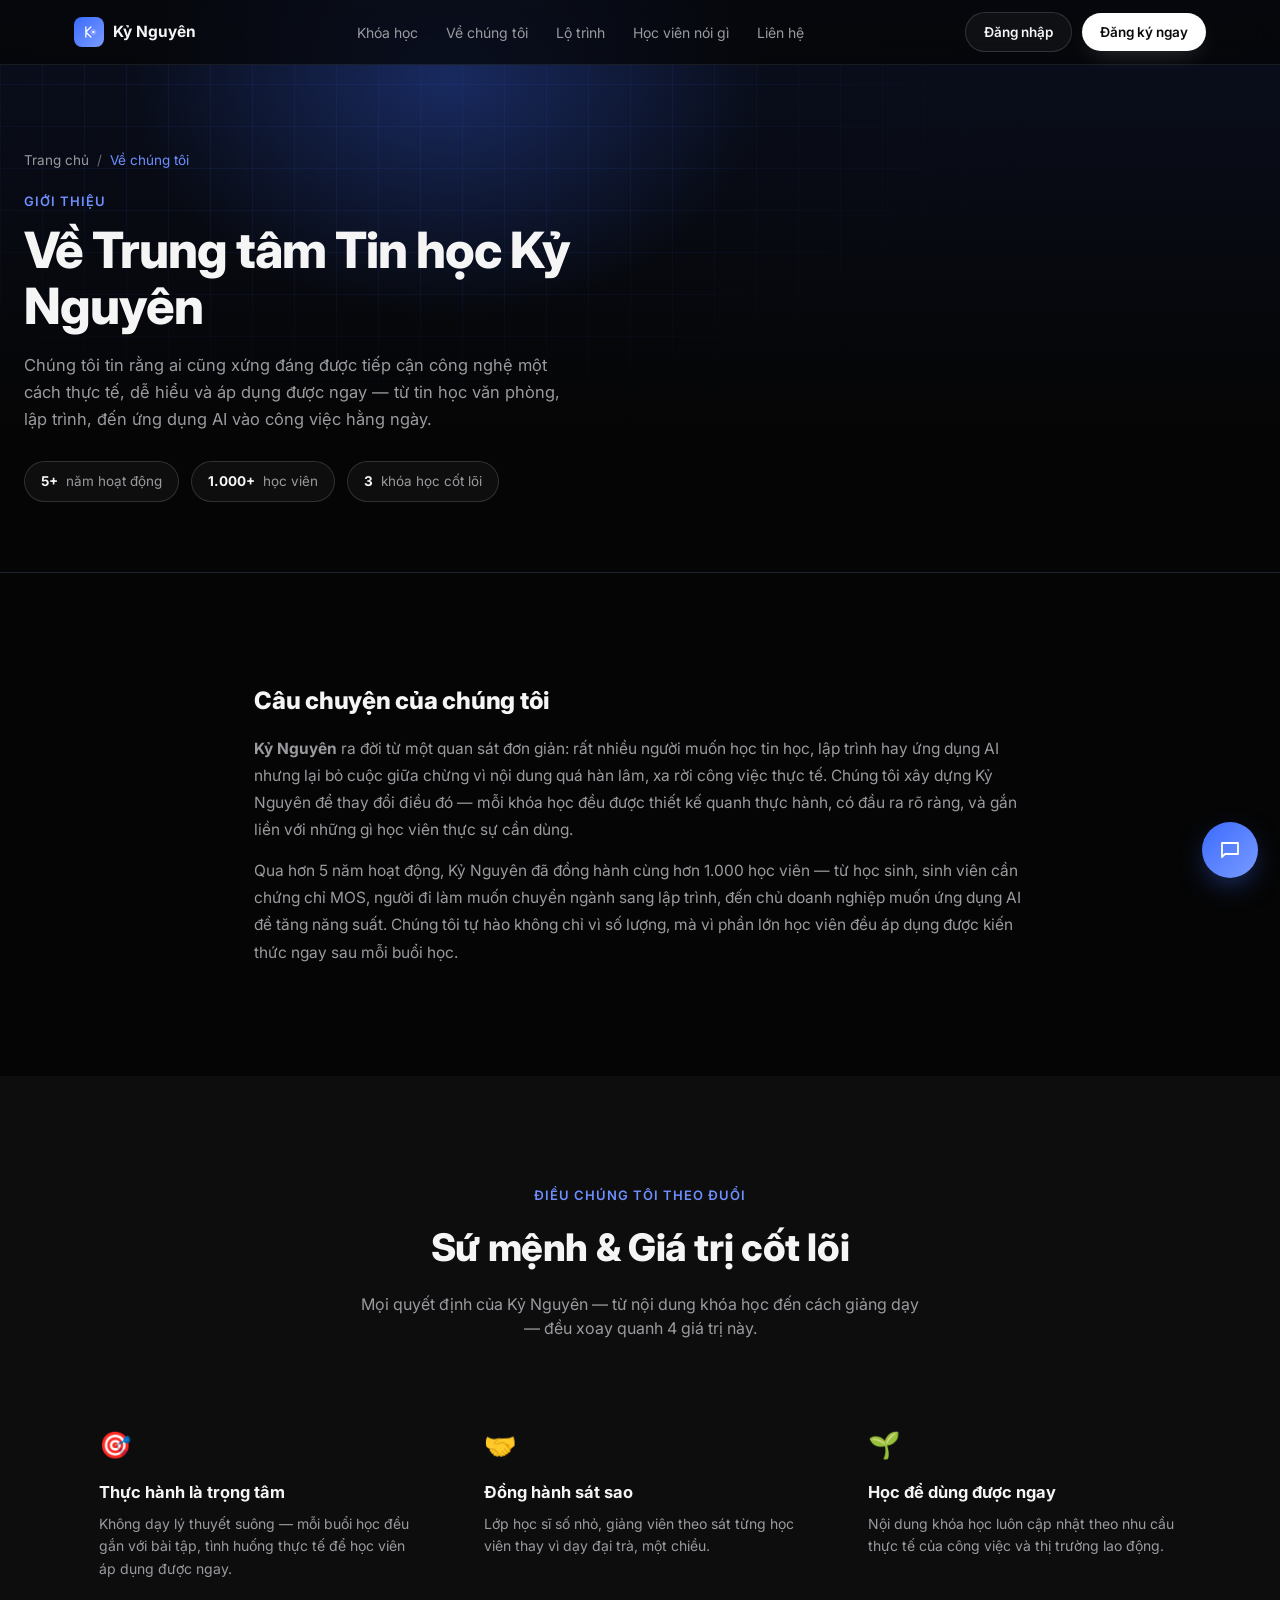
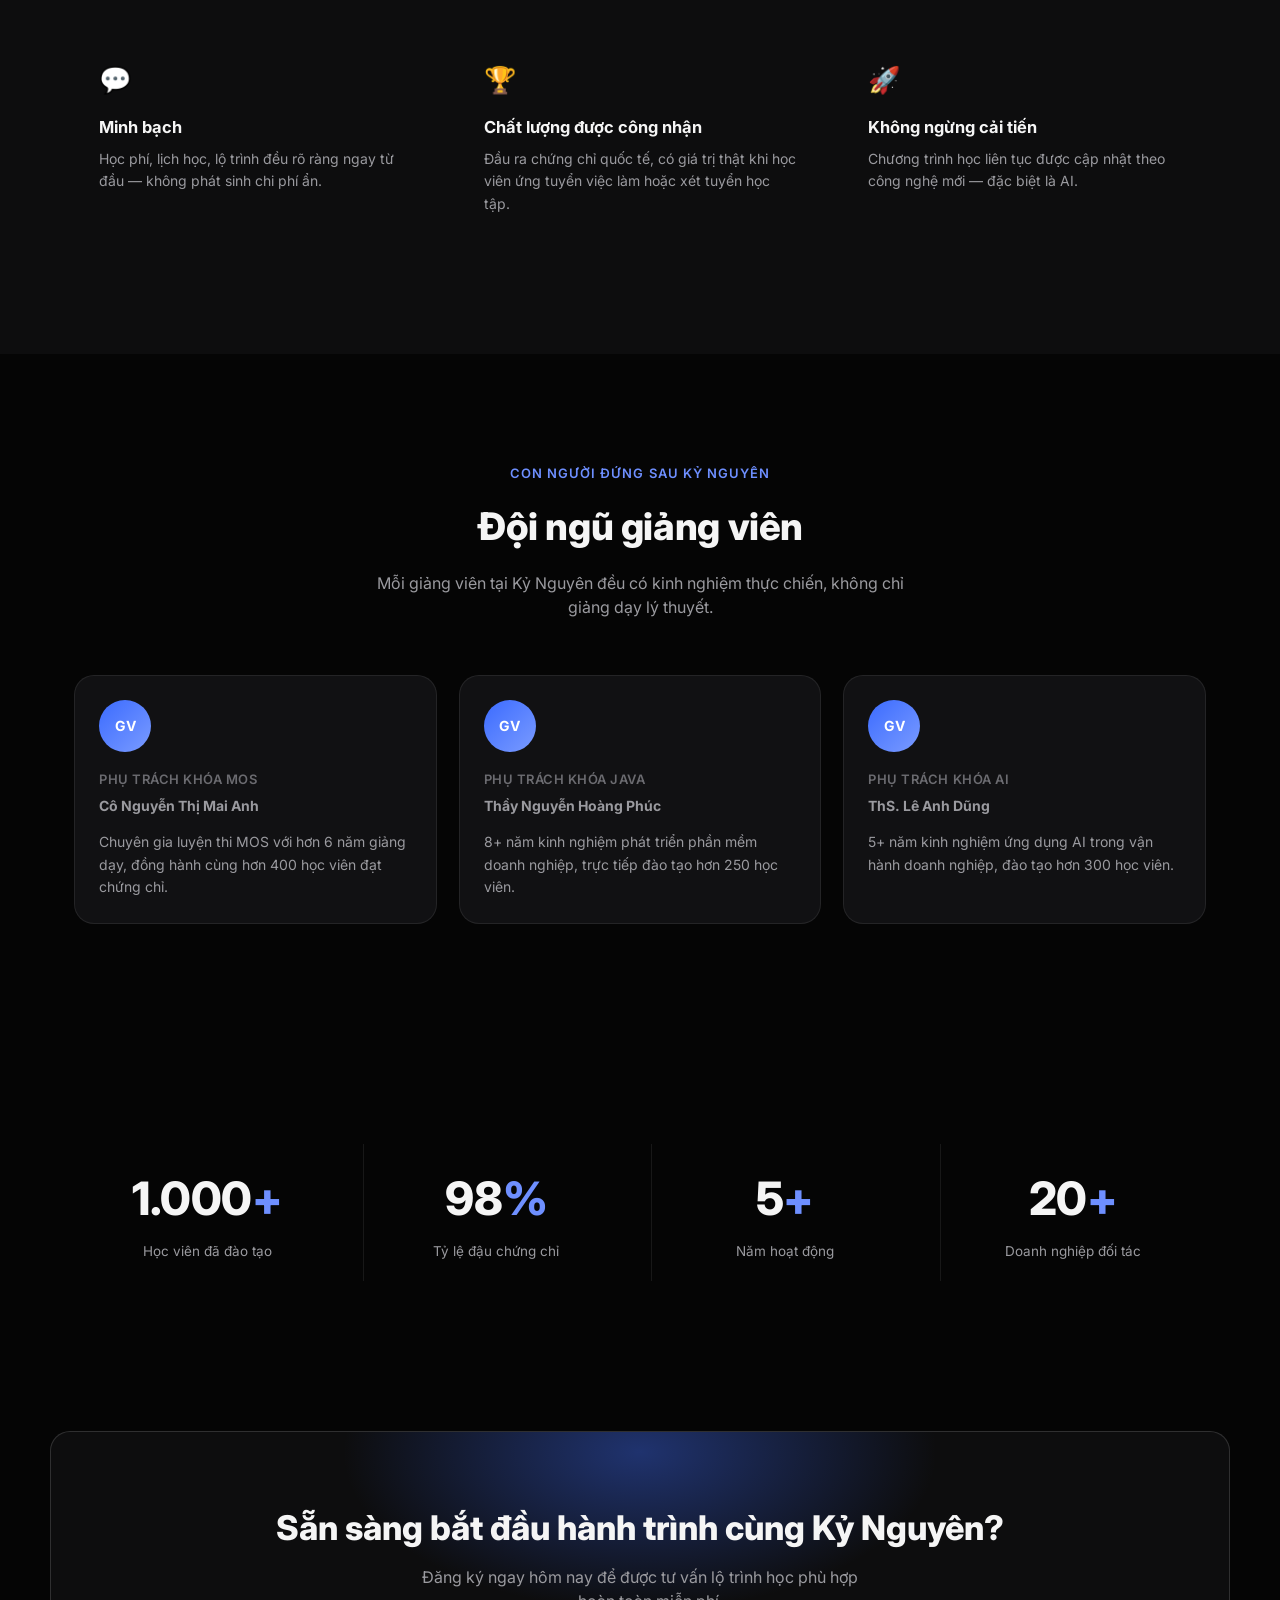
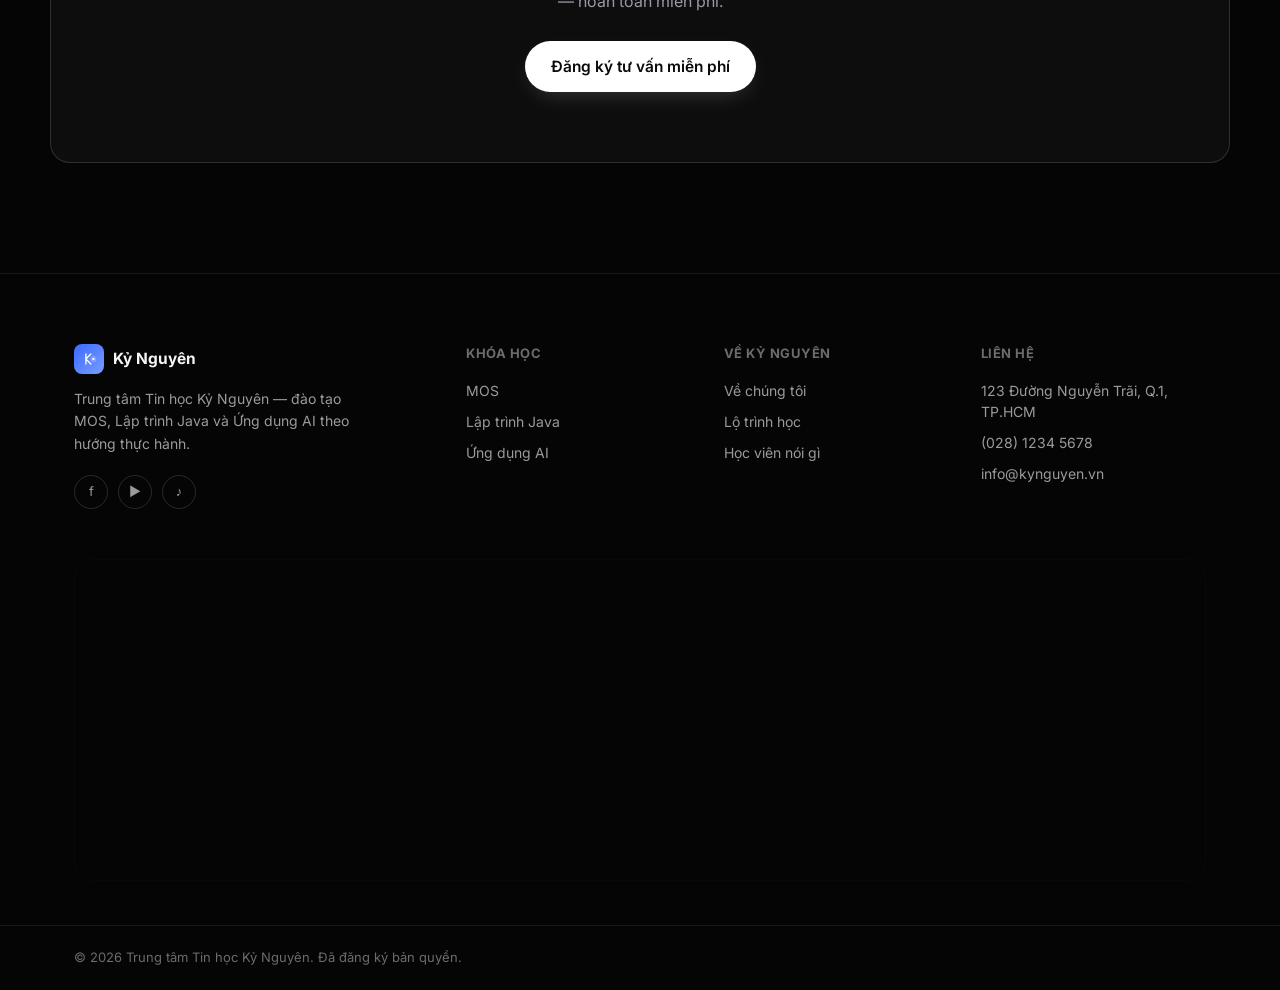
==== commit 710858bc: "Tao logo thuong hieu Ky Nguyen chinh thuc (buoc rieng biet) Dap ung yeu cau de bai: "thuong hieu hu " ====
--- a/about.html
+++ b/about.html
@@ -23,7 +23,7 @@
 <header class="nav" id="nav">
   <div class="container nav__inner">
     <a href="index.html" class="nav__logo">
-      <span class="nav__logo-mark">KN</span>
+      <span class="nav__logo-mark"><svg viewBox="0 0 64 64" aria-hidden="true"><path d="M22 16 V48 M22 32 L38 16 M22 32 L38 48" stroke="#fff" stroke-width="4.2" fill="none" stroke-linecap="round" stroke-linejoin="round"/><circle cx="46" cy="32" r="4" fill="#fff"/><circle cx="46" cy="32" r="8" stroke="#fff" stroke-width="1.6" fill="none" opacity=".6"/></svg></span>
       <span class="nav__logo-text">Kỷ Nguyên</span>
     </a>
 
@@ -215,7 +215,7 @@
   <div class="container footer__inner">
     <div class="footer__brand">
       <a href="index.html" class="nav__logo">
-        <span class="nav__logo-mark">KN</span>
+        <span class="nav__logo-mark"><svg viewBox="0 0 64 64" aria-hidden="true"><path d="M22 16 V48 M22 32 L38 16 M22 32 L38 48" stroke="#fff" stroke-width="4.2" fill="none" stroke-linecap="round" stroke-linejoin="round"/><circle cx="46" cy="32" r="4" fill="#fff"/><circle cx="46" cy="32" r="8" stroke="#fff" stroke-width="1.6" fill="none" opacity=".6"/></svg></span>
         <span class="nav__logo-text">Kỷ Nguyên</span>
       </a>
       <p>Trung tâm Tin học Kỷ Nguyên — đào tạo MOS, Lập trình Java và Ứng dụng AI theo hướng thực hành.</p>
--- a/css/style.css
+++ b/css/style.css
@@ -97,10 +97,9 @@
   width: 30px; height: 30px;
   border-radius: 8px;
   background: linear-gradient(135deg, var(--accent), #7a9bff);
-  color: #fff;
-  font-size: 12px; font-weight: 800;
-  letter-spacing: .02em;
-}
+  flex: none;
+}
+.nav__logo-mark svg { width: 20px; height: 20px; }
 .nav__links { display: flex; align-items: center; gap: 28px; }
 .nav__links a { font-size: 14px; color: var(--text-muted); transition: color .2s var(--ease); }
 .nav__links a:hover { color: var(--text); }
